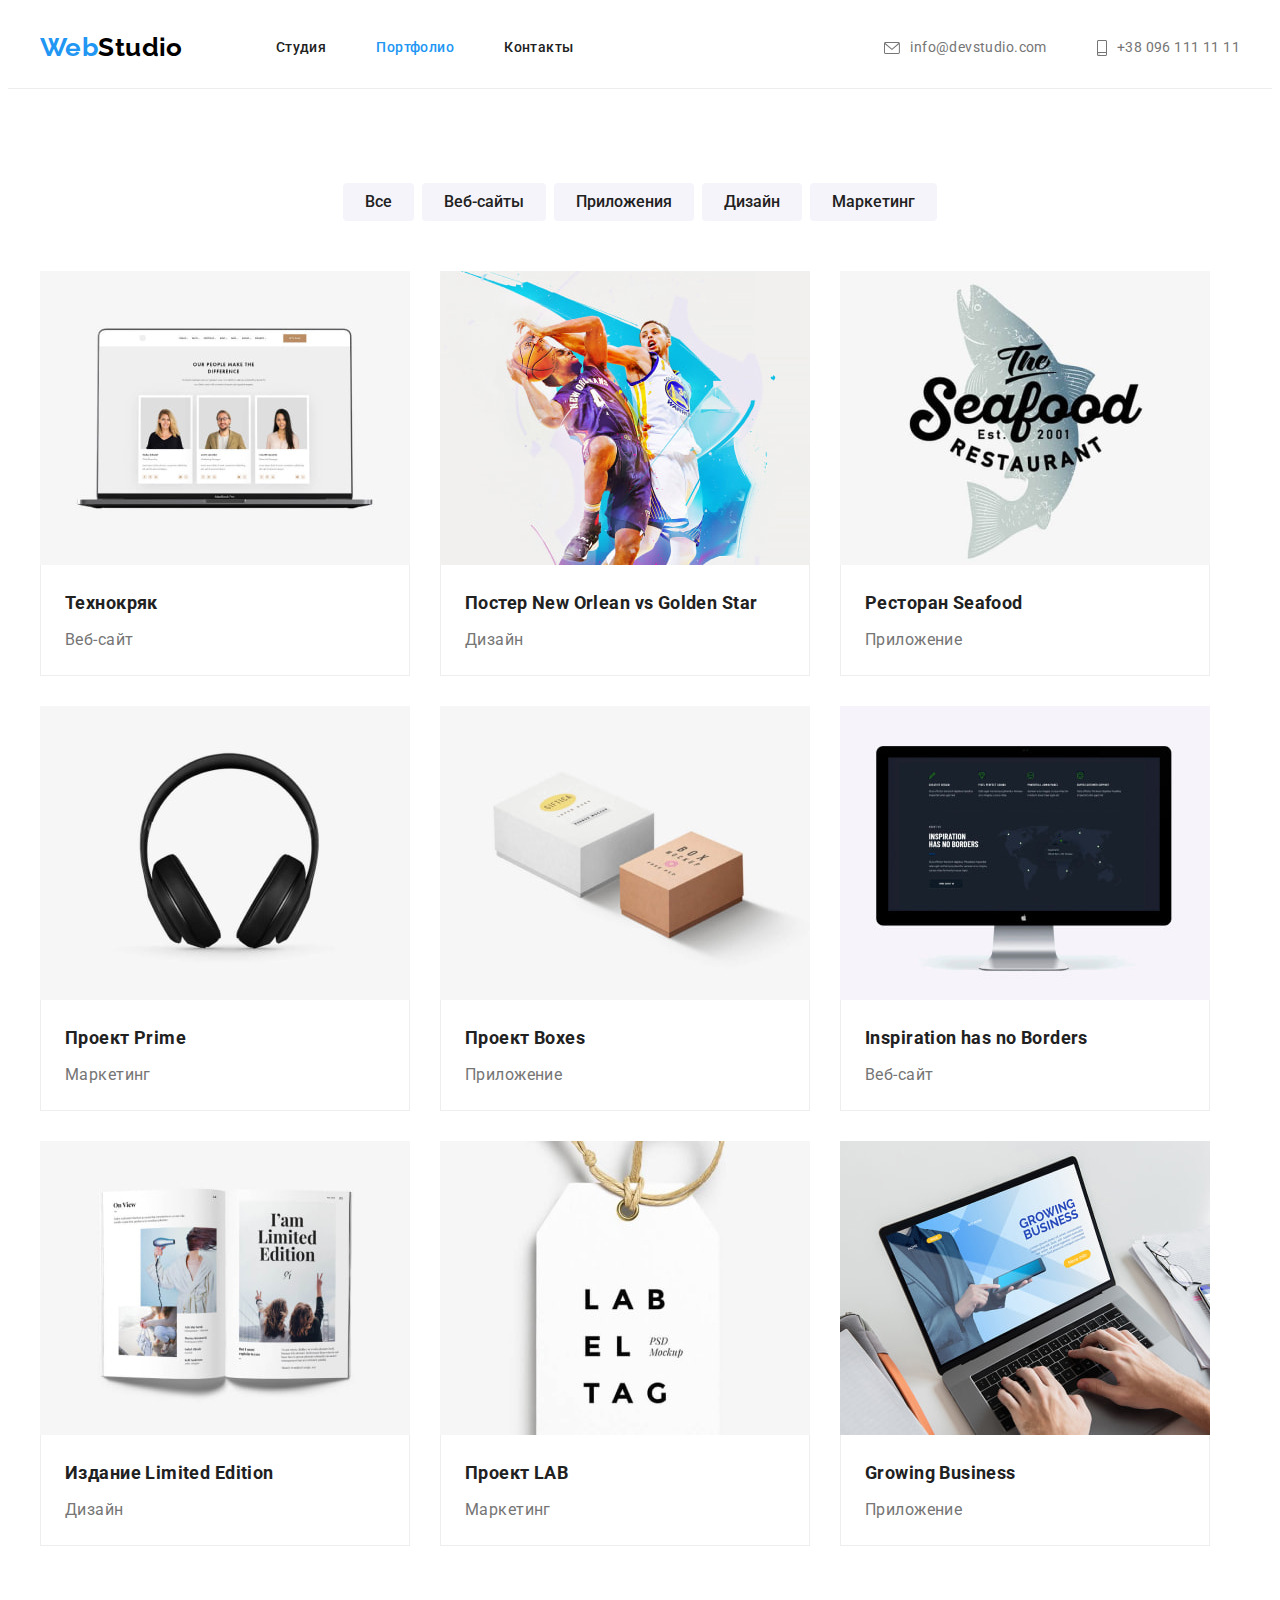
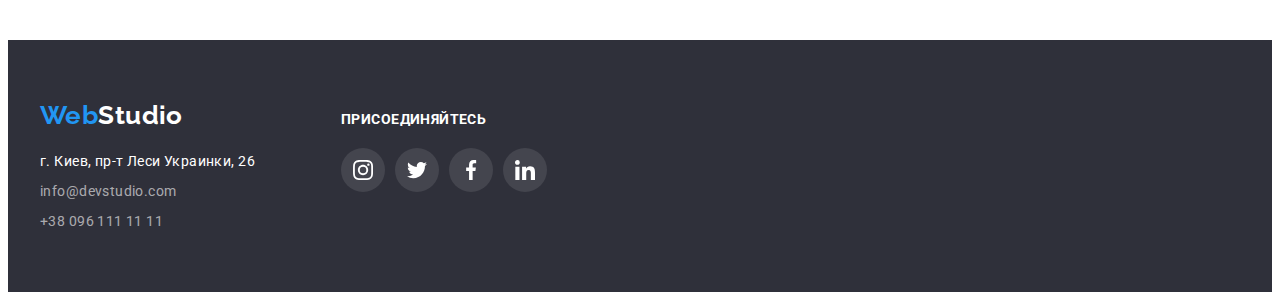
==== portfolio.html @ bba22ab8 "скопіював дз4" ====
<!DOCTYPE html>
<html lang="en">
  <head>
    <meta charset="UTF-8" />
    <meta http-equiv="X-UA-Compatible" content="IE=edge" />
    <meta name="viewport" content="width=device-width, initial-scale=1.0" />
    <title>Document</title>
    <link rel="preconnect" href="https://fonts.googleapis.com" />
    <link rel="preconnect" href="https://fonts.gstatic.com" crossorigin />
    <link
      href="https://fonts.googleapis.com/css2?family=Raleway:wght@700&family=Roboto:wght@400;500;700;900&display=swap"
      rel="stylesheet"
    />
    <link
      rel="stylesheet"
      href="https://cdnjs.cloudflare.com/ajax/libs/modern-normalize/1.1.0/modern-normalize.min.css"
      integrity="sha512-wpPYUAdjBVSE4KJnH1VR1HeZfpl1ub8YT/NKx4PuQ5NmX2tKuGu6U/JRp5y+Y8XG2tV+wKQpNHVUX03MfMFn9Q=="
      crossorigin="anonymous"
      referrerpolicy="no-referrer"
    />
    <link rel="stylesheet" href="./css/styles.css" />
  </head>
  <body>
    <header class="header">
      <div class="container header-container">
        <nav class="site-nav">
          <a href="/" class="logo"><span class="text-logo">Web</span>Studio</a>
          <ul class="site-nav list">
            <li class="nav-item">
              <a href="./index.html" class="link">Студия</a>
            </li>
            <li class="nav-item">
              <a href="./portfolio.html" class="link current">Портфолио</a>
            </li>
            <li class="nav-item">
              <a href="" class="link">Контакты</a>
            </li>
          </ul>
        </nav>
    
        <ul class="contact">
          <li class="contact-item">
            <a href="mailto:info@devstudio.com" class="link">
              <svg class="header-icon" width="16" height="12">
                <use href="./imeges/icon/sprite.svg#icon-envelope"></use>
              </svg>
              info@devstudio.com
            </a>
          </li>
          <li class="contact-item">
            <a href="tel:+380961111111" class="link">
              <svg class="header-icon" width="10" height="16">
                <use href="./imeges/icon/sprite.svg#icon-smartphone"></use>
              </svg>
              +38 096 111 11 11
            </a>
          </li>
        </ul>
      </div>
    </header>
    <main>
      <section class="section">
        <div class="container">
          <h1 class="title visually-hidden">Портфолио студии</h1>
          <ul class="section-list button-filter">
            <li class="filter-item"><button type="button" class="btn-portfolio">Все</button></li>
            <li class="filter-item"><button type="button" class="btn-portfolio">Веб-сайты</button></li>
            <li class="filter-item"><button type="button" class="btn-portfolio">Приложения</button></li>
            <li class="filter-item"><button type="button" class="btn-portfolio">Дизайн</button></li>
            <li class="filter-item"><button type="button" class="btn-portfolio">Маркетинг</button></li>
          </ul>
        
          <ul class="section-list flex-container">
            <li class="flex-item">
              <a href="" class="portfolio-link">
                <img src="./imeges/portfolio/port1.jpg" alt="ноутбук с открытым сайтом" width="370" height="294" />
                <div class="text-box">
                  <h2 class="title project-name">Технокряк</h2>
                  <p class="name-item">Веб-сайт</p>
                </div>
              </a>
            </li>
            <li class="flex-item">
              <a href="" class="portfolio-link">
                <img src="./imeges/portfolio/port2.jpg" alt="люди играют в баскетбол" width="370" height="294" />
                <div class="text-box">
                  <h2 class="title project-name">Постер New Orlean vs Golden Star</h2>
                  <p class="name-item">Дизайн</p>
                </div>
              </a>
            </li>
            <li class="flex-item">
              <a href="" class="portfolio-link">
                <img src="./imeges/portfolio/port3.jpg" alt="логотим рыбного ресторана" width="370" height="294" />
                <div class="text-box">
                  <h2 class="title project-name">Ресторан Seafood</h2>
                  <p class="name-item">Приложение</p>
                </div>
              </a>
            </li>
            <li class="flex-item">
              <a href="" class="portfolio-link">
                <img src="./imeges/portfolio/port4.jpg" alt="наушники" width="370" height="294" />
                <div class="text-box">
                  <h2 class="title project-name">Проект Prime</h2>
                  <p class="name-item">Маркетинг</p>
                </div>
              </a>
            </li>
            <li class="flex-item">
              <a href="" class="portfolio-link">
                <img src="./imeges/portfolio/port5.jpg" alt="коробки" width="370" height="294" />
                <div class="text-box">
                  <h2 class="title project-name">Проект Boxes</h2>
                  <p class="name-item">Приложение</p>
                </div>
              </a>
            </li>
            <li class="flex-item">
              <a href="" class="portfolio-link">
                <img src="./imeges/portfolio/port6.jpg" alt="монитор" width="370" height="294" />
                <div class="text-box">
                  <h2 class="title project-name">Inspiration has no Borders</h2>
                  <p class="name-item">Веб-сайт</p>
                </div>
              </a>
            </li>
            <li class="flex-item">
              <a href="" class="portfolio-link">
                <img src="./imeges/portfolio/port7.jpg" alt="открытая книга" width="370" height="294" />
                <div class="text-box">
                  <h2 class="title project-name">Издание Limited Edition</h2>
                  <p class="name-item">Дизайн</p>
                </div>
              </a>
            </li>
            <li class="flex-item">
              <a href="" class="portfolio-link">
                <img src="./imeges/portfolio/port8.jpg" alt="стикер" width="370" height="294" />
                <div class="text-box">
                  <h2 class="title project-name">Проект LAB</h2>
                  <p class="name-item">Маркетинг</p>
                </div>
              </a>
            </li>
            <li class="flex-item">
              <a href="" class="portfolio-link">
                <img src="./imeges/portfolio/port9.jpg" alt="человек работает за компьютером" width="370" height="294" />
                <div class="text-box">
                  <h2 class="title project-name">Growing Business</h2>
                  <p class="name-item">Приложение</p>
                </div>
              </a>
            </li>
          </ul>
        </div>
      </section>
    </main>
    <footer class="footer">
      <div class="container footer-box">
        <div class="footer-container">
          <a href="/" class="logo"><span class="text-logo">Web</span>Studio</a>
          <address class="footer-nav">
            <p class="footer-address">г. Киев, пр-т Леси Украинки, 26</p>
            <ul class="footer-list">
              <li class="footer-list-item"><a href="mailto:info@devstudio.com" class="footer-link">info@devstudio.com</a>
              </li>
              <li class="footer-list-item"><a href="tel:+380961111111" class="footer-link">+38 096 111 11 11</a></li>
            </ul>
          </address>
        </div>
        <div class="follow">
          <h3 class="title title-follow">Присоединяйтесь</h3>
          <ul class="section-list">
            <li class="follow-item">
              <a class="follow-link" href="" aria-label="иконка Instagram">
                <svg class="social-icon" width="20" height="20">
                  <use href="./imeges/icon/sprite.svg#icon-instagram"></use>
                </svg>
              </a>
            </li>
            <li class="follow-item">
              <a class="follow-link" href="" aria-label="иконка Twitter">
                <svg class="social-icon" width="20" height="20">
                  <use href="./imeges/icon/sprite.svg#icon-twitter"></use>
                </svg>
              </a>
            </li>
            <li class="follow-item">
              <a class="follow-link" href="" aria-label="иконка Facebook">
                <svg class="social-icon" width="20" height="20">
                  <use href="./imeges/icon/sprite.svg#icon-facebook"></use>
                </svg>
              </a>
            </li>
            <li class="follow-item">
              <a class="follow-link" href="" aria-label="иконка Linkedin">
                <svg class="social-icon" class="social-icon" width="20" height="20">
                  <use href="./imeges/icon/sprite.svg#icon-linkedin"></use>
                </svg>
              </a>
            </li>
          </ul>
    
        </div>
      </div>
    
    </footer>
  </body>
</html>
---- css/styles.css ----
/*
body {
    background-color: #fff;
    font-size: 14 px;
}
 

/* забираємо крапки зі списку */
/* 
ul {
    list-style: none;
}
*/

/* 
Основной текст страницы #757575
фоновый цвет #fff
цвет логотипа #000000
цвет акцента #2196F3
фон героя #E5E5E5
текст на темном фоне #FFFFFF
текст ссылок в футере rgba(255, 255, 255, 0.6)
*/

:root {
  --primary-text-color: #757575;
  --title-text-color: #212121;
  --accent-color: #2196f3;
  --white-text: #ffffff;
}

body {
  color: var(--primary-text-color);
  background-color: #fff;
  font-family: Roboto, sans-serif;
  font-size: 14px;
  line-height: 1.14;
  letter-spacing: 0.03em;
}

h1,
h2,
h3,
h4,
h5,
h6,
p {
  margin: 0;
}
img {
  display: block;
}
.container {
  /* outline: 1px solid red; */

  width: 1200px;

  padding-left: 15px;
  padding-right: 15px;

  margin-right: auto;
  margin-left: auto;
}

.section {
  padding-top: 94px;
  padding-bottom: 94px;
}

/* heder */
.header {
  border-bottom: 1px solid #ececec;
}

.header-container {
  display: flex;
  align-items: center;
}

.logo {
  color: #000000;
  font-family: 'Raleway';
  font-weight: 700;
  font-size: 26px;
  line-height: 1.19;
  text-decoration: none;

  margin-right: 93px;
}
.text-logo {
  color: var(--accent-color);
}
.site-nav .logo {
  display: block;

  padding-top: 24px;
  padding-bottom: 25px;
}
.site-nav.list {
  list-style: none;

  padding: 0;
  margin: 0;
}

.site-nav .link:hover,
.site-nav .link:focus {
  color: var(--accent-color);
}
.site-nav .link {
  display: block;
  color: var(--title-text-color);
  font-weight: 500;

  text-decoration: none;

  padding-top: 32px;
  padding-bottom: 32px;
}
.site-nav .nav-item {
  margin-right: 50px;
}
.site-nav .nav-item:last-child {
  margin-right: 0;
}
.site-nav .link.current {
  color: var(--accent-color);
}
.site-nav {
  display: flex;
  align-items: center;
}
.contact {
  list-style: none;
  display: flex;

  padding: 0;
  margin: 0;
  margin-left: auto;
}
.contact .contact-item {
  margin-right: 50px;
}
.contact .contact-item:last-child {
  margin-right: 0;
}

.contact .link {
  display: flex;
  color: var(--primary-text-color);

  text-decoration: none;

  padding-top: 32px;
  padding-bottom: 32px;

  align-items: center;
  justify-content: center;
}
.link .header-icon {
  fill: currentColor;

  margin-right: 10px;
}
.contact .link:hover,
.contact .link:focus {
  color: var(--accent-color);
  fill: var(--accent-color);
}



/* hero */

.hero {
  max-width: 1600px;
  margin-right: auto;
  margin-left: auto;

  background-color: #c4c4c4;

  padding-top: 200px;
  padding-bottom: 200px;

  align-items: center;

  background-image: linear-gradient(rgba(47, 48, 58, 0.4), rgba(47, 48, 58, 0.4)),
    url(../imeges/hero/background.jpg);
  background-repeat: no-repeat;
  background-position: center;
}

.hero-title {
  color: var(--white-text);
  font-family: 'Roboto';
  font-style: normal;
  font-weight: 900;
  font-size: 44px;
  line-height: 1.36;
  text-align: center;
  letter-spacing: 0.06em;
  text-transform: uppercase;

  margin-bottom: 30px;
}
.btn-hero {
  background-color: var(--accent-color);
  color: var(--white-text);
  cursor: pointer;
  font-family: 'Roboto';
  font-style: normal;
  font-weight: 700;
  font-size: 16px;
  line-height: 1.87;
  letter-spacing: 0.06em;

  min-width: 200px;
  min-height: 50px;
  border: none;
  border-radius: 4px;

  padding: 10px 32px;

  display: block;
  margin-left: auto;
  margin-right: auto;
}
.btn-hero:hover,
.btn-hero:focus {
  background-color: #188ce8;
  color: var(--white-text);
}

/* section */
.title {
  color: var(--title-text-color);

  font-weight: 700;
  font-size: 14px;
  line-height: 1.14;
}
.title.benefits {
  text-transform: uppercase;

  margin-bottom: 10px;
}
.section-title {
  color: var(--title-text-color);

  font-weight: 700;
  font-size: 36px;
  line-height: 1.17;
  text-align: center;

  margin-bottom: 50px;
}
.section-list {
  list-style: none;
  display: flex;

  padding: 0;
  margin: 0;
}

/* section benefits */

.visually-hidden {
  position: absolute;
  width: 1px;
  height: 1px;
  margin: -1px;
  border: 0;
  padding: 0;
  white-space: nowrap;
  clip-path: inset(100%);
  clip: rect(0 0 0 0);
  overflow: hidden;
}

.benefits-item {
  width: 270px;

  margin-right: 30px;

}

.benefits-item:last-child {
  margin-right: 0;
}

.benefits-box {
  display: flex;
  width: 270px;
  height: 120px;

  background-color: #F5F4FA;
  border-radius: 4px;

  align-items: center;
  justify-content: center;

  margin-bottom: 30px;
}

.text-benefits {
  line-height: 1.71;
  letter-spacing: 0.03em;
}

/* Work section */
.section.work {
  padding-top: 0;
}
.work-item {
  margin-right: 30px;
}
.work-item:last-child {
  margin-right: 0;
}

/* Team section */

.name {
  color: var(--title-text-color);

  font-weight: 500;
  font-size: 16px;
  line-height: 1.19;

  margin-bottom: 10px;
}

.team-box {
  padding-top: 30px;
  padding-bottom: 30px;
}

.position {
  font-size: 16px;
  line-height: 1.19;

  margin-bottom: 16px;
}

.section.team {
  background-color: #f5f4fa;
}
.team-item {
  background: #ffffff;
  /* material shadow v1 */

  box-shadow: 0px 1px 3px rgba(0, 0, 0, 0.12), 0px 1px 1px rgba(0, 0, 0, 0.14),
    0px 2px 1px rgba(0, 0, 0, 0.2);
  border-radius: 0px 0px 4px 4px;

  text-align: center;

  margin-right: 30px;
}
.team-item:last-child {
  margin-right: 0;
}

.social {
  justify-content: center;
}
.social-link {
  display: flex;
  width: 44px;
  height: 44px;

  border-radius: 50%;
  

  align-items: center;
  justify-content: center;

  fill: #AFB1B8
}
.social-link:hover,
.social-link:focus {
  background-color: var(--accent-color);
  fill: #fff;
}

.social-item:not(:last-child) {
  margin-right: 10px;
}

/* client section */
.client-item:not(:last-child) {
  margin-right: 30px;
}

.client-link {
  display: flex;
  align-items: center;
  justify-content: center;

  width: 170px;
  height: 92px;

  border: 1px solid #AFB1B8;
  border-radius: 4px;

  fill: #AFB1B8;
}

.client-link:hover,
.client-link:focus {
  border-color: var(--accent-color);
  fill: var(--accent-color);
}


/* footer */
.footer {
  display: flex;
  
  background-color: #2f303a;

  padding-top: 60px;
  padding-bottom: 60px;
}

.footer-box {
  display: flex;

  align-items: baseline;
}

.footer-container {
  width: 231px;
  margin-right: 70px;
}

.footer-container .logo {
  display: block;
  color: var(--white-text);

  margin-bottom: 20px;
}
.footer-nav {
  color: var(--white-text);
  font-style: normal;
  /* костиль розібратися */
  line-height: 21px;
}

.footer-address {
  margin-bottom: 9px;
}

.footer-list {
  list-style: none;
  font-style: normal;

  padding: 0;
  margin: 0;
}

.footer-list .footer-link {
  color: rgba(255, 255, 255, 0.6);

  text-decoration: none;
}

.footer-list-item {
  margin-bottom: 9px;
}
.footer-list-item:last-child {
  margin-bottom: 0;
}

.footer-link:hover,
.footer-link:focus {
  color: var(--accent-color);
}

.title-follow {
 color: var(--white-text);
 text-transform: uppercase;

 margin-bottom: 20px;
}

.follow-link {
  display: flex;

  align-items: center;
  justify-content: center;

  width: 44px;
  height: 44px;

  background-color: rgba(255, 255, 255, 0.1);
  border-radius: 50%;

  fill: var(--white-text);
}
.follow-link:hover,
.follow-link:focus {
  background-color: var(--accent-color);
}

.follow-item:not(:last-child) {
  margin-right: 10px;
}

/* portfolio */

.button-filter {
  justify-content: center;
  margin-bottom: 50px;
  /* margin-right: auto;
  margin-left: auto; */
}

.portfolio-link {
  text-decoration: none;
  color: var(--primary-text-color);
}

/* button portfolio */
.filter-item {
  margin-right: 8px;
}
.filter-item:last-child {
  margin-right: 0;
}

.btn-portfolio {
  color: var(--title-text-color);
  background-color: #f5f4fa;
  font-family: 'Roboto';
  font-style: normal;
  font-weight: 500;
  font-size: 16px;
  line-height: 1.62;

  cursor: pointer;

  border: none;
  border-radius: 4px;

  padding: 6px 22px;
}

.btn-portfolio:hover,
.btn-portfolio:focus {
  color: var(--white-text);
  background-color: var(--accent-color);

  box-shadow: 0px 3px 1px rgba(0, 0, 0, 0.1),
   0px 1px 2px rgba(0, 0, 0, 0.08),
    0px 2px 2px rgba(0, 0, 0, 0.12);
}
.title.project-name {
  font-size: 18px;
  line-height: 2;

  margin-bottom: 4px;
}
.name-item {
  font-size: 16px;
  line-height: 1.87;
}
.flex-container {
  display: flex;
  flex-wrap: wrap;
}

.flex-item {
  width: 370px;

  margin-right: 30px;
  margin-bottom: 30px;
}

.flex-item:hover,
.flex-item:focus {
  box-shadow: 0px 1px 1px rgba(0, 0, 0, 0.12),
   0px 4px 4px rgba(0, 0, 0, 0.06),
    1px 4px 6px rgba(0, 0, 0, 0.16);
}

.text-box {
  border-right: 1px solid #eeeeee;
  border-bottom: 1px solid #eeeeee;
  border-left: 1px solid #eeeeee;

  padding: 20px 24px;
}
.flex-item:nth-child(3n) {
  margin-right: 0;
}
.flex-item:nth-last-child(-n + 3) {
  margin-bottom: 0;
}
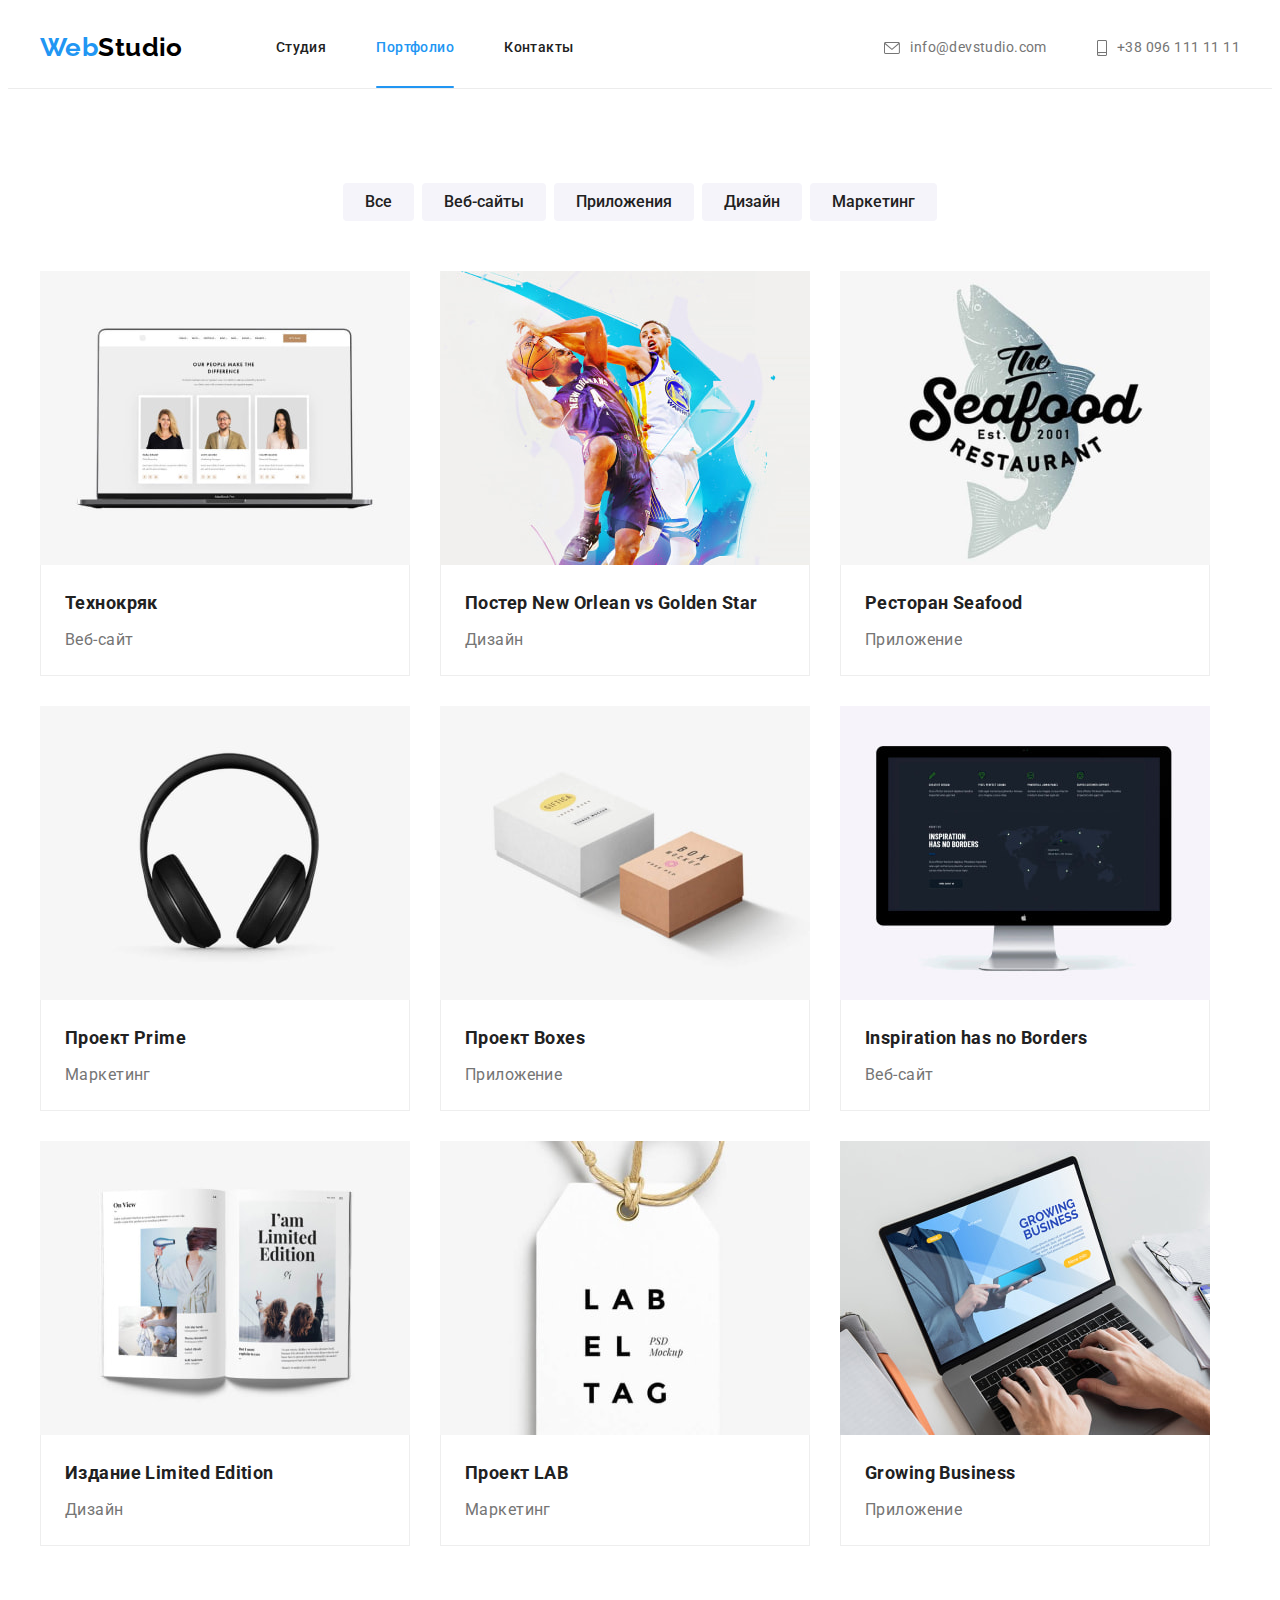
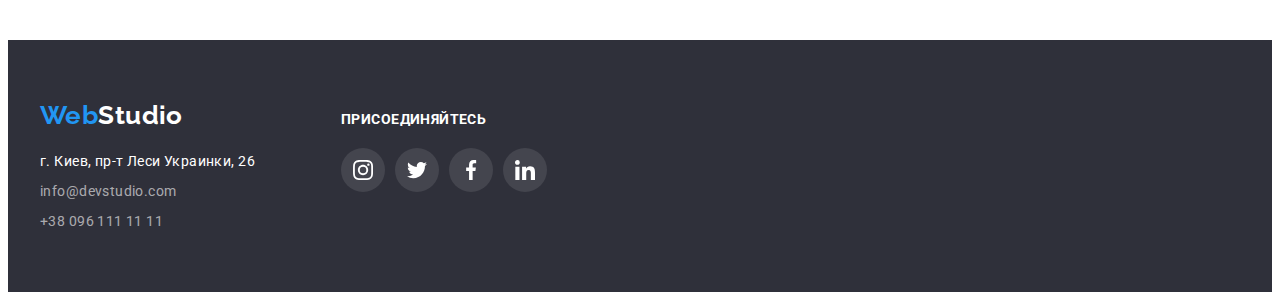
==== commit a7429690: "закінчив оверлей на картках портфоліо" ====
--- a/portfolio.html
+++ b/portfolio.html
@@ -73,83 +73,155 @@
           <ul class="section-list flex-container">
             <li class="flex-item">
               <a href="" class="portfolio-link">
-                <img src="./imeges/portfolio/port1.jpg" alt="ноутбук с открытым сайтом" width="370" height="294" />
+                <div class="product">
+                  <img src="./imeges/portfolio/port1.jpg" alt="ноутбук с открытым сайтом" width="370" height="294" />
+                  <div class="overlay">
+                    <p class="overlay-text">Ресурс предлагает комплексные предложения с разным уровнем функционала и сервисов. Все это
+                      позволит посетителю получить исчерпывающие сведения о компании или частном лице.</p>
+                  </div>
+                </div>
+
                 <div class="text-box">
                   <h2 class="title project-name">Технокряк</h2>
                   <p class="name-item">Веб-сайт</p>
                 </div>
-              </a>
-            </li>
-            <li class="flex-item">
-              <a href="" class="portfolio-link">
-                <img src="./imeges/portfolio/port2.jpg" alt="люди играют в баскетбол" width="370" height="294" />
+                
+              </a>
+            </li>
+            <li class="flex-item">
+              <a href="" class="portfolio-link">
+                <div class="product">
+                  <img src="./imeges/portfolio/port2.jpg" alt="люди играют в баскетбол" width="370" height="294" />
+                  <div class="overlay">
+                    <p class="overlay-text">Ресурс предлагает комплексные предложения с разным уровнем функционала и сервисов. Все это
+                      позволит посетителю получить исчерпывающие сведения о компании или частном лице.</p>
+                  </div>
+                </div>
+
                 <div class="text-box">
                   <h2 class="title project-name">Постер New Orlean vs Golden Star</h2>
                   <p class="name-item">Дизайн</p>
                 </div>
-              </a>
-            </li>
-            <li class="flex-item">
-              <a href="" class="portfolio-link">
-                <img src="./imeges/portfolio/port3.jpg" alt="логотим рыбного ресторана" width="370" height="294" />
+                
+              </a>
+            </li>
+            <li class="flex-item">
+              <a href="" class="portfolio-link">
+                <div class="product">
+                  <img src="./imeges/portfolio/port3.jpg" alt="логотим рыбного ресторана" width="370" height="294" />
+                  <div class="overlay">
+                    <p class="overlay-text">Ресурс предлагает комплексные предложения с разным уровнем функционала и сервисов. Все это
+                      позволит посетителю получить исчерпывающие сведения о компании или частном лице.</p>
+                  </div>
+                </div>
+
                 <div class="text-box">
                   <h2 class="title project-name">Ресторан Seafood</h2>
                   <p class="name-item">Приложение</p>
                 </div>
-              </a>
-            </li>
-            <li class="flex-item">
-              <a href="" class="portfolio-link">
-                <img src="./imeges/portfolio/port4.jpg" alt="наушники" width="370" height="294" />
+                
+              </a>
+            </li>
+            <li class="flex-item">
+              <a href="" class="portfolio-link">
+                <div class="product">
+                  <img src="./imeges/portfolio/port4.jpg" alt="наушники" width="370" height="294" />
+                  <div class="overlay">
+                    <p class="overlay-text">Ресурс предлагает комплексные предложения с разным уровнем функционала и сервисов. Все это
+                      позволит посетителю получить исчерпывающие сведения о компании или частном лице.</p>
+                  </div>
+                </div>
+
                 <div class="text-box">
                   <h2 class="title project-name">Проект Prime</h2>
                   <p class="name-item">Маркетинг</p>
                 </div>
-              </a>
-            </li>
-            <li class="flex-item">
-              <a href="" class="portfolio-link">
-                <img src="./imeges/portfolio/port5.jpg" alt="коробки" width="370" height="294" />
+                
+              </a>
+            </li>
+            <li class="flex-item">
+              <a href="" class="portfolio-link">
+                <div class="product">
+                  <img src="./imeges/portfolio/port5.jpg" alt="коробки" width="370" height="294" />
+                  <div class="overlay">
+                    <p class="overlay-text">Ресурс предлагает комплексные предложения с разным уровнем функционала и сервисов. Все это
+                      позволит посетителю получить исчерпывающие сведения о компании или частном лице.</p>
+                  </div>
+                </div>
+
                 <div class="text-box">
                   <h2 class="title project-name">Проект Boxes</h2>
                   <p class="name-item">Приложение</p>
                 </div>
-              </a>
-            </li>
-            <li class="flex-item">
-              <a href="" class="portfolio-link">
-                <img src="./imeges/portfolio/port6.jpg" alt="монитор" width="370" height="294" />
+                
+              </a>
+            </li>
+            <li class="flex-item">
+              <a href="" class="portfolio-link">
+                <div class="product">
+                  <img src="./imeges/portfolio/port6.jpg" alt="монитор" width="370" height="294" />
+                  <div class="overlay">
+                    <p class="overlay-text">Ресурс предлагает комплексные предложения с разным уровнем функционала и сервисов. Все это
+                      позволит посетителю получить исчерпывающие сведения о компании или частном лице.</p>
+                  </div>
+                </div>
+
                 <div class="text-box">
                   <h2 class="title project-name">Inspiration has no Borders</h2>
                   <p class="name-item">Веб-сайт</p>
                 </div>
-              </a>
-            </li>
-            <li class="flex-item">
-              <a href="" class="portfolio-link">
-                <img src="./imeges/portfolio/port7.jpg" alt="открытая книга" width="370" height="294" />
+                
+              </a>
+            </li>
+            <li class="flex-item">
+              <a href="" class="portfolio-link">
+                <div class="product">
+                  <img src="./imeges/portfolio/port7.jpg" alt="открытая книга" width="370" height="294" />
+                  <div class="overlay">
+                    <p class="overlay-text">Ресурс предлагает комплексные предложения с разным уровнем функционала и сервисов. Все это
+                      позволит посетителю получить исчерпывающие сведения о компании или частном лице.</p>
+                  </div>
+                </div>
+
                 <div class="text-box">
                   <h2 class="title project-name">Издание Limited Edition</h2>
                   <p class="name-item">Дизайн</p>
                 </div>
-              </a>
-            </li>
-            <li class="flex-item">
-              <a href="" class="portfolio-link">
-                <img src="./imeges/portfolio/port8.jpg" alt="стикер" width="370" height="294" />
+                
+              </a>
+            </li>
+            <li class="flex-item">
+              <a href="" class="portfolio-link">
+                <div class="product">
+                  <img src="./imeges/portfolio/port8.jpg" alt="стикер" width="370" height="294" />
+                  <div class="overlay">
+                    <p class="overlay-text">Ресурс предлагает комплексные предложения с разным уровнем функционала и сервисов. Все это
+                      позволит посетителю получить исчерпывающие сведения о компании или частном лице.</p>
+                  </div>
+                </div>
+
                 <div class="text-box">
                   <h2 class="title project-name">Проект LAB</h2>
                   <p class="name-item">Маркетинг</p>
                 </div>
-              </a>
-            </li>
-            <li class="flex-item">
-              <a href="" class="portfolio-link">
-                <img src="./imeges/portfolio/port9.jpg" alt="человек работает за компьютером" width="370" height="294" />
+                
+              </a>
+            </li>
+            <li class="flex-item">
+              <a href="" class="portfolio-link">
+                <div class="product">
+                  <img src="./imeges/portfolio/port9.jpg" alt="человек работает за компьютером" width="370" height="294" />
+                <div class="overlay">
+                  <p class="overlay-text">Ресурс предлагает комплексные предложения с разным уровнем функционала и сервисов. Все это
+                    позволит посетителю получить исчерпывающие сведения о компании или частном лице.</p>
+                </div>
+                </div>
+
                 <div class="text-box">
                   <h2 class="title project-name">Growing Business</h2>
                   <p class="name-item">Приложение</p>
                 </div>
+                
               </a>
             </li>
           </ul>
--- a/css/styles.css
+++ b/css/styles.css
@@ -27,6 +27,7 @@
   --title-text-color: #212121;
   --accent-color: #2196f3;
   --white-text: #ffffff;
+  --transition: 250ms cubic-bezier(0.4, 0, 0.2, 1);
 }
 
 body {
@@ -106,8 +107,11 @@
 .site-nav .link:hover,
 .site-nav .link:focus {
   color: var(--accent-color);
+
+transition: color var(--transition);
 }
 .site-nav .link {
+  position: relative;
   display: block;
   color: var(--title-text-color);
   font-weight: 500;
@@ -126,6 +130,22 @@
 .site-nav .link.current {
   color: var(--accent-color);
 }
+
+.site-nav .link.current::after {
+  position: absolute;
+  bottom: 0;
+  left: 0;
+  
+
+  content: '';
+  display: block;
+  width: 100%;
+  height: 2px;
+  background-color: var(--accent-color);
+  border-radius: 2px;
+  
+}
+
 .site-nav {
   display: flex;
   align-items: center;
@@ -166,6 +186,9 @@
 .contact .link:focus {
   color: var(--accent-color);
   fill: var(--accent-color);
+
+  transition: color var(--transition),
+  fill var(--transition);
 }
 
 
@@ -229,6 +252,55 @@
 .btn-hero:focus {
   background-color: #188ce8;
   color: var(--white-text);
+
+  transition: color var(--transition),
+  background-color var(--transition);
+}
+
+.backdrop {
+  position: fixed;
+  top: 0;
+  left: 0;
+  width: 100%;
+  height: 100%;
+  background-color: rgba(0, 0, 0, 0.1);
+  z-index: 100;
+
+  transition: opacity var(--transition);
+}
+
+.backdrop.is-hidden {
+  opacity: 0;
+  pointer-events: none;
+  visibility: hidden;
+}
+
+.modal-wrapper {
+  position: absolute;
+  top: 50%;
+  left: 50%;
+  transform: translate(-50%, -50%);
+  width: 528px;
+  height: 581px;
+  background-color: #fff;
+}
+
+.modal-btn {
+  position: absolute;
+  top: 8px;
+  right: 8px;
+
+  display: flex;
+  align-items: center;
+  justify-content: center;
+  
+  width: 30px;
+  height: 30px;
+  padding: 0;
+  cursor: pointer;
+  background: #FFFFFF;
+  border: 1px solid rgba(0, 0, 0, 0.1);
+  border-radius: 50%;
 }
 
 /* section */
@@ -312,10 +384,43 @@
   padding-top: 0;
 }
 .work-item {
+  position: relative;
   margin-right: 30px;
+  display: flex;
+
 }
 .work-item:last-child {
   margin-right: 0;
+}
+.work-text {
+  color: var(--white-text);
+  text-transform: uppercase;
+}
+.work-title {
+  display: flex;
+  align-items: center;
+  justify-content: center;
+
+  width: 100%;
+  height: 70px;
+
+  position: absolute;
+  bottom: 0;
+  z-index: 10;
+  
+}
+
+.work-item::after {
+  position: absolute;
+  bottom: 0;
+  left: 0;
+
+  content: '';
+  display: block;
+  width: 100%;
+  height: 70px;
+
+  background-color: rgba(47, 48, 58, 0.8);
 }
 
 /* Team section */
@@ -381,6 +486,9 @@
 .social-link:focus {
   background-color: var(--accent-color);
   fill: #fff;
+
+  transition: background-color var(--transition),
+  fill var(--transition);
 }
 
 .social-item:not(:last-child) {
@@ -410,6 +518,9 @@
 .client-link:focus {
   border-color: var(--accent-color);
   fill: var(--accent-color);
+
+  transition: border-color var(--transition),
+  fill var(--transition);
 }
 
 
@@ -475,6 +586,8 @@
 .footer-link:hover,
 .footer-link:focus {
   color: var(--accent-color);
+
+  transition: color var(--transition);
 }
 
 .title-follow {
@@ -501,6 +614,8 @@
 .follow-link:hover,
 .follow-link:focus {
   background-color: var(--accent-color);
+
+  transition: background-color var(--transition);
 }
 
 .follow-item:not(:last-child) {
@@ -554,6 +669,10 @@
   box-shadow: 0px 3px 1px rgba(0, 0, 0, 0.1),
    0px 1px 2px rgba(0, 0, 0, 0.08),
     0px 2px 2px rgba(0, 0, 0, 0.12);
+
+  transition: background-color var(--transition),
+  color var(--transition),
+  box-shadow var(--transition);
 }
 .title.project-name {
   font-size: 18px;
@@ -571,17 +690,26 @@
 }
 
 .flex-item {
+  
   width: 370px;
 
   margin-right: 30px;
   margin-bottom: 30px;
 }
 
-.flex-item:hover,
-.flex-item:focus {
+.portfolio-link {
+  display: block;
+  
+  
+}
+
+.portfolio-link:hover,
+.portfolio-link:focus {
   box-shadow: 0px 1px 1px rgba(0, 0, 0, 0.12),
    0px 4px 4px rgba(0, 0, 0, 0.06),
     1px 4px 6px rgba(0, 0, 0, 0.16);
+  transition: box-shadow var(--transition);
+  
 }
 
 .text-box {
@@ -590,6 +718,7 @@
   border-left: 1px solid #eeeeee;
 
   padding: 20px 24px;
+  
 }
 .flex-item:nth-child(3n) {
   margin-right: 0;
@@ -597,3 +726,48 @@
 .flex-item:nth-last-child(-n + 3) {
   margin-bottom: 0;
 }
+
+.overlay {
+  position: absolute;
+  top: 0;
+  opacity: 1;
+
+  display: flex;
+  align-items: center;
+  justify-content: center;
+
+  width: 370px;
+  height: 294px;
+  
+  padding-top: 63px;
+  padding-left: 24px;
+  padding-bottom: 63px;
+  padding-right: 24px;
+
+  background-color: rgba(33, 150, 243, 0.9);
+  transform: translateY(100%);
+  transition: transform var(--transition);
+}
+
+.overlay-text {
+  font-family: 'Roboto';
+  font-style: normal;
+  font-weight: 400;
+  font-size: 18px;
+  line-height: 1.56;
+  letter-spacing: 0.03em;
+
+  color: var(--white-text);
+
+}
+.portfolio-link:hover .overlay,
+.portfolio-link:focus .overlay {
+  
+  transform: translateY(0);
+}
+
+.product {
+  position: relative;
+  
+  overflow: hidden;
+}